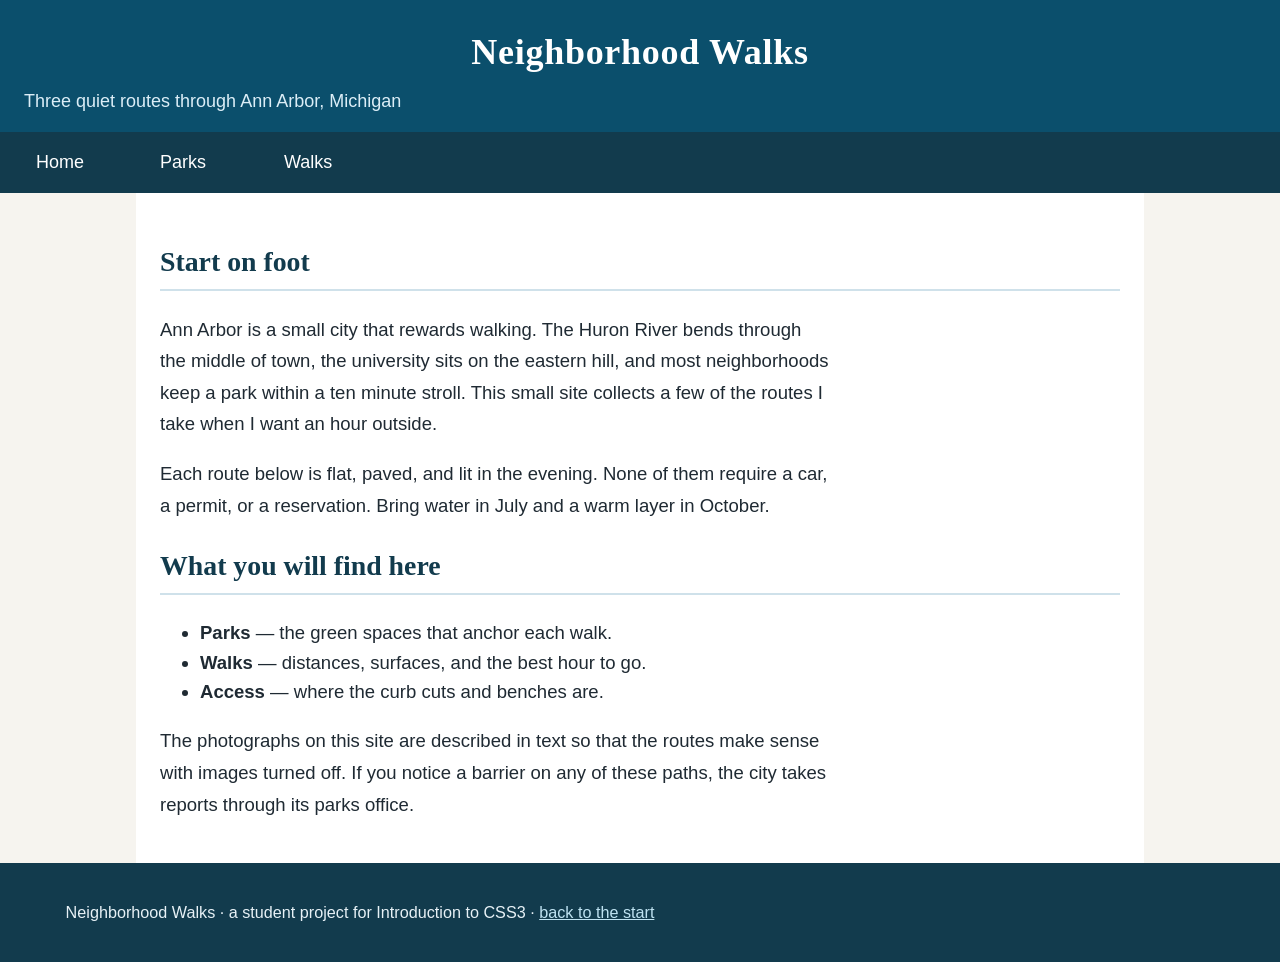
==== index.html @ a6a4b639 "Introduction to CSS3 Homework One: shared stylesheet for three pages" ====
<!DOCTYPE html>
<html lang="en">
<head>
<meta charset="utf-8">
<meta name="viewport" content="width=device-width, initial-scale=1">
<title>Neighborhood Walks | Ann Arbor Trails</title>
<link rel="stylesheet" href="style.css">
</head>
<body>
<header>
  <h1>Neighborhood Walks</h1>
  <p class="tagline">Three quiet routes through Ann Arbor, Michigan</p>
</header>
<nav>
  <ul>
    <li><a href="index.html">Home</a></li>
    <li><a href="parks.html">Parks</a></li>
    <li><a href="walks.html">Walks</a></li>
  </ul>
</nav>
<main>
  <h2>Start on foot</h2>
  <p>Ann Arbor is a small city that rewards walking. The Huron River bends through the middle of town, the
  university sits on the eastern hill, and most neighborhoods keep a park within a ten minute stroll. This
  small site collects a few of the routes I take when I want an hour outside.</p>
  <p>Each route below is flat, paved, and lit in the evening. None of them require a car, a permit, or a
  reservation. Bring water in July and a warm layer in October.</p>
  <h2>What you will find here</h2>
  <ul>
    <li><strong>Parks</strong> &mdash; the green spaces that anchor each walk.</li>
    <li><strong>Walks</strong> &mdash; distances, surfaces, and the best hour to go.</li>
    <li><strong>Access</strong> &mdash; where the curb cuts and benches are.</li>
  </ul>
  <p>The photographs on this site are described in text so that the routes make sense with images turned
  off. If you notice a barrier on any of these paths, the city takes reports through its parks office.</p>
</main>
<footer>
  <p>Neighborhood Walks &middot; a student project for Introduction to CSS3 &middot; <a href="index.html">back to the start</a></p>
</footer>
</body>
</html>
---- style.css ----
/* Neighborhood Walks - single stylesheet shared by all three pages */

body {
  font-family: "Gill Sans", "Gill Sans MT", Calibri, "Trebuchet MS", sans-serif;
  font-size: 112.5%;
  color: #1f2a33;
  background-color: #f6f4ef;
  margin: 0;
  line-height: 1.6;
}

header {
  background-color: #0b4f6c;
  color: #ffffff;
  padding: 1.5rem 1.5rem 1rem;
}

header .tagline {
  color: #dceef7;
  margin: 0.25rem 0 0;
}

nav {
  background-color: #123b4d;
}

nav ul {
  list-style: none;
  margin: 0;
  padding: 0.5rem 1.5rem;
  display: flex;
  flex-wrap: wrap;
  gap: 0.25rem;
}

li {
  display: inline-block;
  width: 7.5rem;
}

nav a {
  display: block;
  padding: 0.5rem 0.75rem;
  color: #ffffff;
  text-decoration: none;
  border-radius: 4px;
}

nav a:hover,
nav a:focus {
  background-color: #0b4f6c;
  text-decoration: underline;
}

main {
  background-color: #ffffff;
  font-size: 103%;
  max-width: 60rem;
  margin: 0 auto;
  padding: 1.5rem;
}

main li {
  display: list-item;
  width: auto;
}

h1 {
  text-align: center;
  font-family: Georgia, "Times New Roman", serif;
  color: #ffffff;
  font-size: 200%;
  letter-spacing: 0.02em;
  margin: 0;
}

h2 {
  font-family: Georgia, "Times New Roman", serif;
  color: #123b4d;
  border-bottom: 2px solid #cfe1ea;
  padding-bottom: 0.25rem;
}

p {
  line-height: 1.7;
  max-width: 42rem;
}

table {
  border-collapse: collapse;
  width: 100%;
  max-width: 40rem;
}

caption {
  text-align: left;
  font-weight: bold;
  padding-bottom: 0.5rem;
}

th,
td {
  border: 1px solid #b9cdd8;
  padding: 0.5rem 0.75rem;
  text-align: left;
}

th {
  background-color: #e7f1f6;
  color: #123b4d;
}

a {
  color: #0b4f6c;
}

a:focus {
  outline: 3px solid #f2a900;
  outline-offset: 2px;
}

footer {
  background-color: #123b4d;
  color: #e7f1f6;
  padding: 1.25rem 1.5rem;
  text-align: center;
  font-size: 90%;
}

footer a {
  color: #bfe3f2;
}
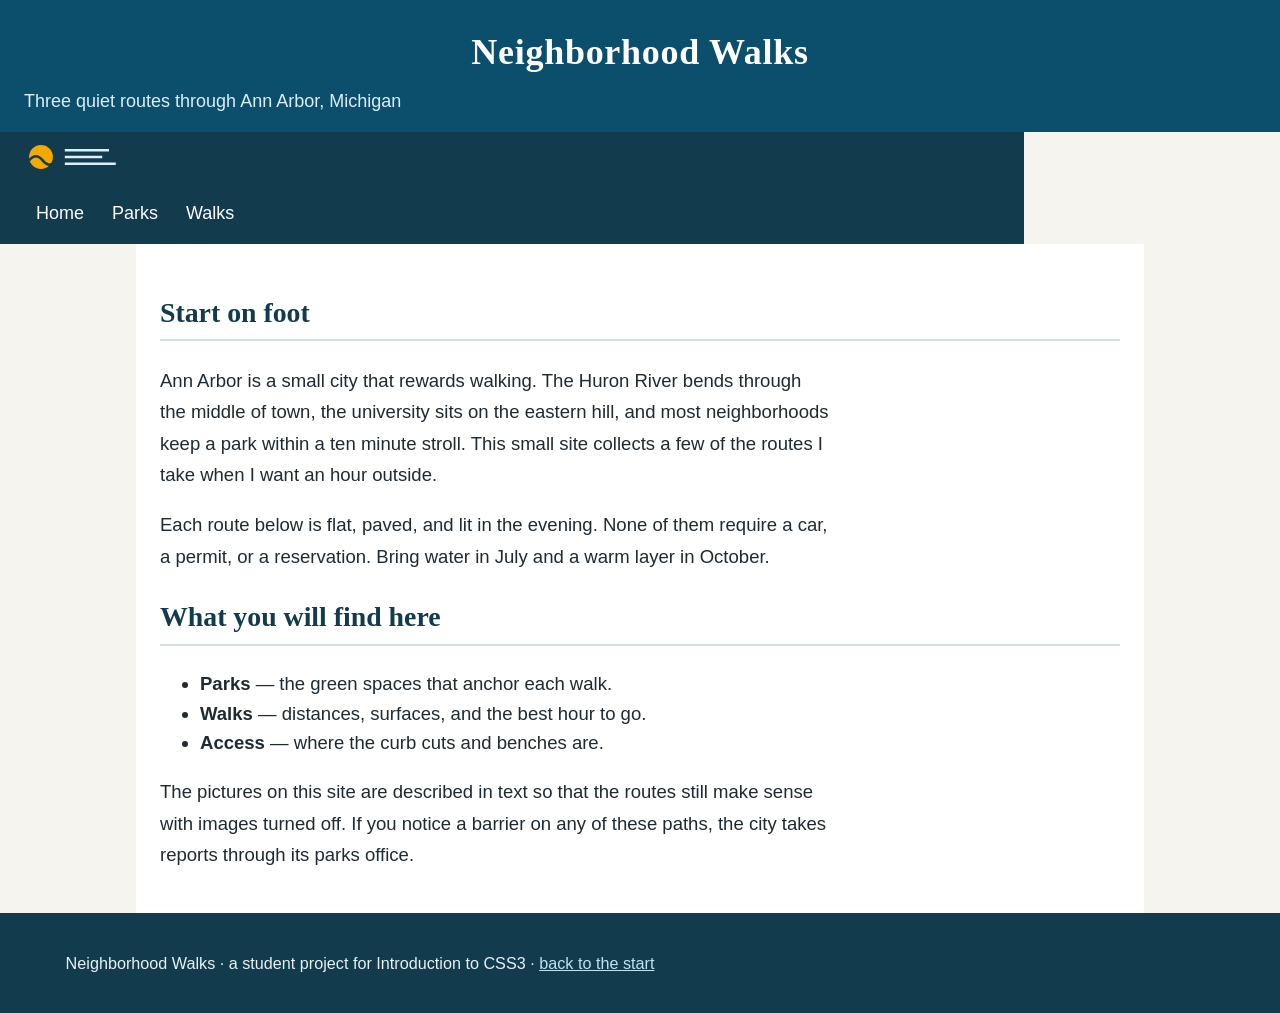
==== commit f1071a35: "Homework two: skip link, nav logo, grid and flex layouts" ====
--- a/index.html
+++ b/index.html
@@ -7,18 +7,20 @@
 <link rel="stylesheet" href="style.css">
 </head>
 <body>
+<a class="skip" href="#main">Skip to Main Content</a>
 <header>
   <h1>Neighborhood Walks</h1>
   <p class="tagline">Three quiet routes through Ann Arbor, Michigan</p>
 </header>
 <nav>
+  <img src="images/logo.svg" alt="Ann Arbor Trails logo">
   <ul>
     <li><a href="index.html">Home</a></li>
     <li><a href="parks.html">Parks</a></li>
     <li><a href="walks.html">Walks</a></li>
   </ul>
 </nav>
-<main>
+<main id="main">
   <h2>Start on foot</h2>
   <p>Ann Arbor is a small city that rewards walking. The Huron River bends through the middle of town, the
   university sits on the eastern hill, and most neighborhoods keep a park within a ten minute stroll. This
@@ -31,7 +33,7 @@
     <li><strong>Walks</strong> &mdash; distances, surfaces, and the best hour to go.</li>
     <li><strong>Access</strong> &mdash; where the curb cuts and benches are.</li>
   </ul>
-  <p>The photographs on this site are described in text so that the routes make sense with images turned
+  <p>The pictures on this site are described in text so that the routes still make sense with images turned
   off. If you notice a barrier on any of these paths, the city takes reports through its parks office.</p>
 </main>
 <footer>
--- a/style.css
+++ b/style.css
@@ -20,8 +20,25 @@
   margin: 0.25rem 0 0;
 }
 
+/* Homework two: the list item styling from homework one is no longer used. */
+/*
+li {
+  display: inline-block;
+  width: 7.5rem;
+}
+*/
+
 nav {
   background-color: #123b4d;
+  display: inline-block;
+  width: 80%;
+  vertical-align: top;
+}
+
+nav img {
+  width: 10%;
+  height: auto;
+  padding: 0.5rem 0 0 1.5rem;
 }
 
 nav ul {
@@ -33,11 +50,6 @@
   gap: 0.25rem;
 }
 
-li {
-  display: inline-block;
-  width: 7.5rem;
-}
-
 nav a {
   display: block;
   padding: 0.5rem 0.75rem;
@@ -63,6 +75,68 @@
 main li {
   display: list-item;
   width: auto;
+}
+
+/* Homework two: skip link, grid, and flex containers */
+.skip {
+  position: absolute;
+  left: -9999px;
+  top: 0;
+  background-color: #ffffff;
+  color: #0b4f6c;
+  padding: 0.75rem 1.25rem;
+  border: 3px solid #f2a900;
+  z-index: 10;
+}
+
+.skip:focus {
+  left: 1rem;
+  top: 1rem;
+}
+
+.grid {
+  display: grid;
+  grid-template-columns: 40% 40%;
+  justify-content: center;
+  align-items: center;
+  row-gap: 1.5rem;
+  column-gap: 5%;
+  margin: 1.5rem 0;
+}
+
+.grid img {
+  width: 100%;
+  height: auto;
+  border-radius: 8px;
+}
+
+.flex {
+  display: flex;
+  flex-wrap: wrap;
+  justify-content: space-between;
+  align-items: stretch;
+  gap: 1.5rem;
+  margin: 1.5rem 0;
+}
+
+.card {
+  flex: 0 1 30%;
+  min-width: 16rem;
+  background-color: #f2f7fa;
+  border-left: 4px solid #0b4f6c;
+  border-radius: 6px;
+  padding: 1rem 1.25rem;
+}
+
+.card h3 {
+  margin-top: 0;
+  font-family: Georgia, "Times New Roman", serif;
+  color: #123b4d;
+}
+
+.card p {
+  max-width: none;
+  margin-bottom: 0;
 }
 
 h1 {
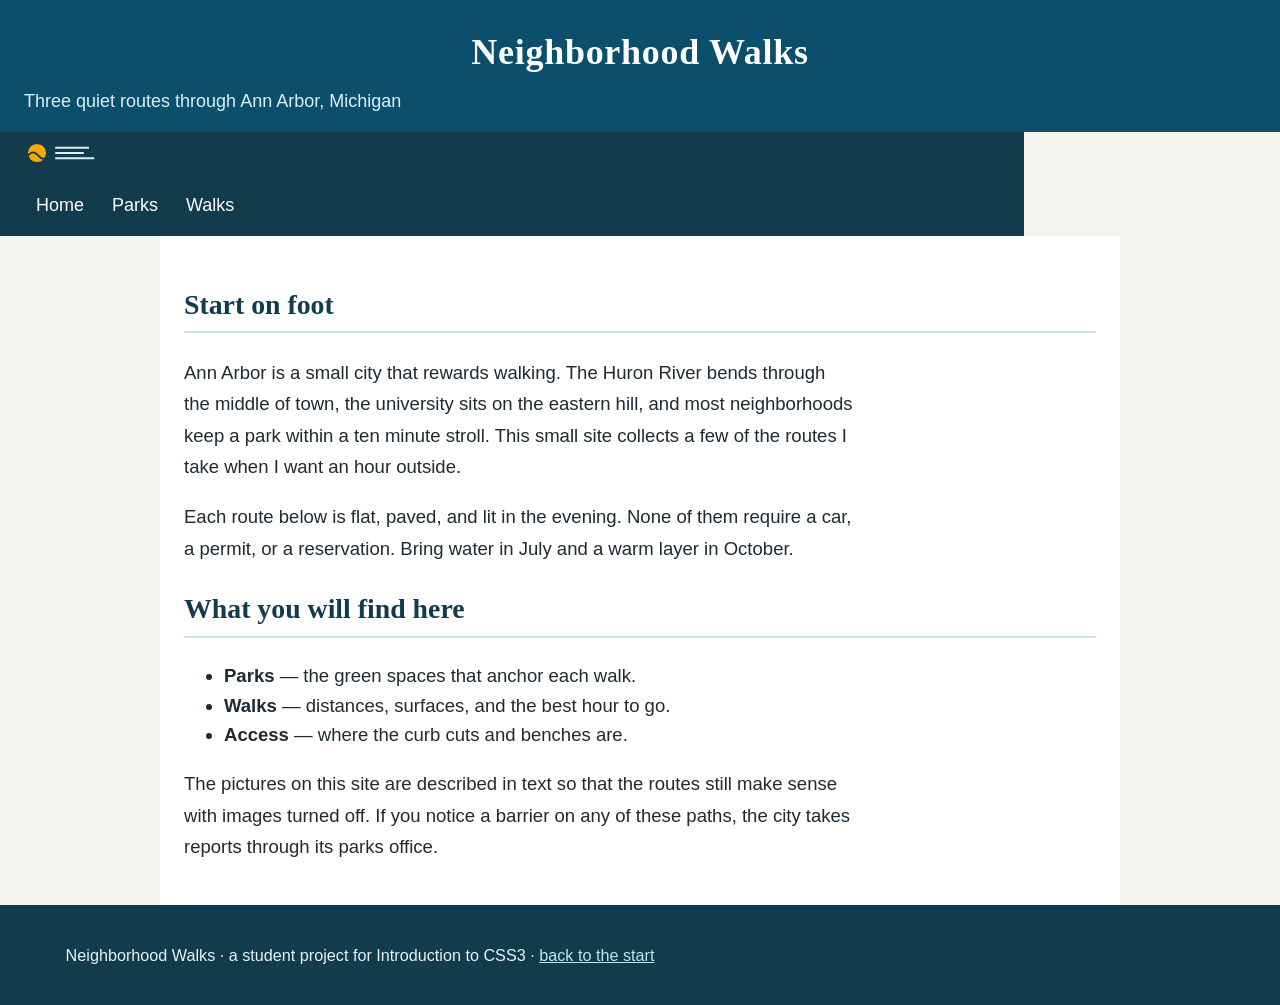
==== commit 5fff73ed: "Cache-bust the stylesheet so peer reviewers see current CSS" ====
--- a/index.html
+++ b/index.html
@@ -4,7 +4,7 @@
 <meta charset="utf-8">
 <meta name="viewport" content="width=device-width, initial-scale=1">
 <title>Neighborhood Walks | Ann Arbor Trails</title>
-<link rel="stylesheet" href="style.css">
+<link rel="stylesheet" href="style.css?v=3">
 </head>
 <body>
 <a class="skip" href="#main">Skip to Main Content</a>
--- a/style.css
+++ b/style.css
@@ -1,4 +1,10 @@
 /* Neighborhood Walks - single stylesheet shared by all three pages */
+
+*,
+*::before,
+*::after {
+  box-sizing: border-box;
+}
 
 body {
   font-family: "Gill Sans", "Gill Sans MT", Calibri, "Trebuchet MS", sans-serif;
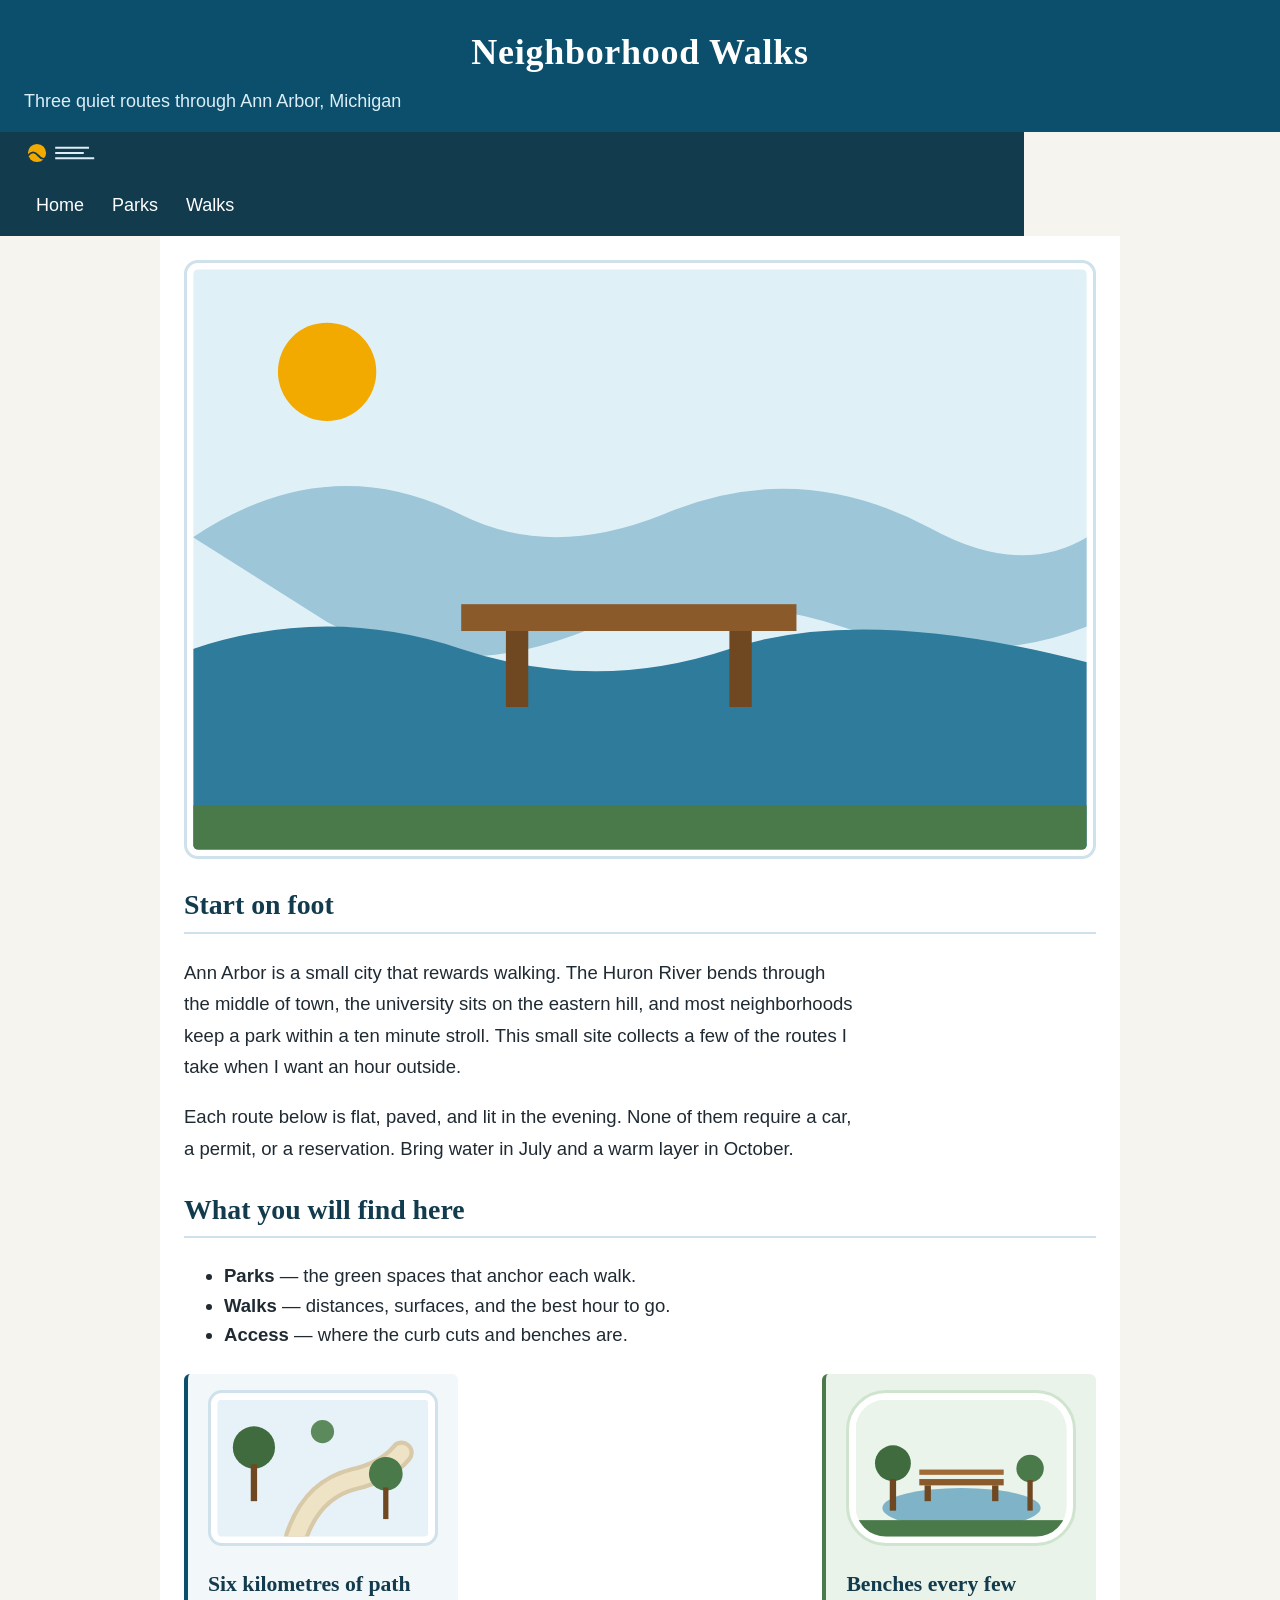
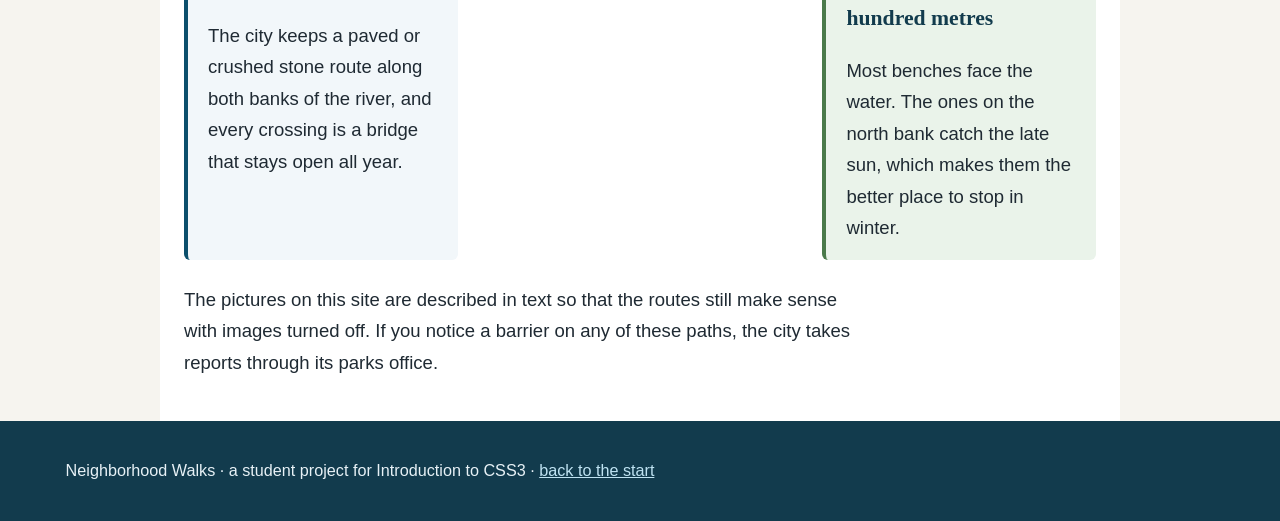
==== commit 1bfa0de3: "Final project version: images with box model, hover transitions, nth-child, skip link on focus" ====
--- a/index.html
+++ b/index.html
@@ -4,7 +4,7 @@
 <meta charset="utf-8">
 <meta name="viewport" content="width=device-width, initial-scale=1">
 <title>Neighborhood Walks | Ann Arbor Trails</title>
-<link rel="stylesheet" href="style.css?v=3">
+<link rel="stylesheet" href="style.css?v=4">
 </head>
 <body>
 <a class="skip" href="#main">Skip to Main Content</a>
@@ -21,6 +21,7 @@
   </ul>
 </nav>
 <main id="main">
+  <img class="hero" src="images/hero.svg" alt="The Huron River with a wooden footbridge and low hills">
   <h2>Start on foot</h2>
   <p>Ann Arbor is a small city that rewards walking. The Huron River bends through the middle of town, the
   university sits on the eastern hill, and most neighborhoods keep a park within a ten minute stroll. This
@@ -33,6 +34,20 @@
     <li><strong>Walks</strong> &mdash; distances, surfaces, and the best hour to go.</li>
     <li><strong>Access</strong> &mdash; where the curb cuts and benches are.</li>
   </ul>
+  <div class="flex">
+    <div class="card">
+      <img src="images/trail.svg" alt="A gravel path curving between trees">
+      <h3>Six kilometres of path</h3>
+      <p>The city keeps a paved or crushed stone route along both banks of the river, and every crossing
+      is a bridge that stays open all year.</p>
+    </div>
+    <div class="card">
+      <img src="images/bench.svg" alt="A wooden bench facing a pond">
+      <h3>Benches every few hundred metres</h3>
+      <p>Most benches face the water. The ones on the north bank catch the late sun, which makes them the
+      better place to stop in winter.</p>
+    </div>
+  </div>
   <p>The pictures on this site are described in text so that the routes still make sense with images turned
   off. If you notice a barrier on any of these paths, the city takes reports through its parks office.</p>
 </main>
--- a/style.css
+++ b/style.css
@@ -1,4 +1,4 @@
-/* Neighborhood Walks - single stylesheet shared by all three pages */
+/* Neighborhood Walks - single stylesheet shared by the three pages */
 
 *,
 *::before,
@@ -15,6 +15,25 @@
   line-height: 1.6;
 }
 
+/* Skip link: hidden off screen until it receives focus (final project) */
+.skip {
+  position: absolute;
+  top: -6rem;
+  left: 1rem;
+  z-index: 20;
+  background-color: #ffffff;
+  color: #0b4f6c;
+  padding: 0.75rem 1.25rem;
+  border: 3px solid #f2a900;
+  border-radius: 6px;
+  text-decoration: none;
+  transition: top 220ms ease-out;
+}
+
+.skip:focus {
+  top: 1rem;
+}
+
 header {
   background-color: #0b4f6c;
   color: #ffffff;
@@ -25,14 +44,6 @@
   color: #dceef7;
   margin: 0.25rem 0 0;
 }
-
-/* Homework two: the list item styling from homework one is no longer used. */
-/*
-li {
-  display: inline-block;
-  width: 7.5rem;
-}
-*/
 
 nav {
   background-color: #123b4d;
@@ -45,6 +56,8 @@
   width: 10%;
   height: auto;
   padding: 0.5rem 0 0 1.5rem;
+  border: 0;
+  background-color: transparent;
 }
 
 nav ul {
@@ -53,8 +66,17 @@
   padding: 0.5rem 1.5rem;
   display: flex;
   flex-wrap: wrap;
+  justify-content: flex-start;
   gap: 0.25rem;
 }
+
+/* Homework one styled every list item; that rule is kept here only as a
+   reference because the navigation now uses flex instead.
+li {
+  display: inline-block;
+  width: 7.5rem;
+}
+*/
 
 nav a {
   display: block;
@@ -62,12 +84,14 @@
   color: #ffffff;
   text-decoration: none;
   border-radius: 4px;
+  transition: background-color 200ms ease, transform 200ms ease;
 }
 
 nav a:hover,
 nav a:focus {
   background-color: #0b4f6c;
   text-decoration: underline;
+  transform: translateY(-2px);
 }
 
 main {
@@ -83,23 +107,89 @@
   width: auto;
 }
 
-/* Homework two: skip link, grid, and flex containers */
-.skip {
-  position: absolute;
-  left: -9999px;
-  top: 0;
+h1 {
+  text-align: center;
+  font-family: Georgia, "Times New Roman", serif;
+  color: #ffffff;
+  font-size: 200%;
+  letter-spacing: 0.02em;
+  margin: 0;
+}
+
+h2 {
+  font-family: Georgia, "Times New Roman", serif;
+  color: #123b4d;
+  border-bottom: 2px solid #cfe1ea;
+  padding-bottom: 0.25rem;
+}
+
+h3 {
+  font-family: Georgia, "Times New Roman", serif;
+  color: #123b4d;
+  margin: 0 0 0.5rem;
+}
+
+p {
+  line-height: 1.7;
+  max-width: 42rem;
+}
+
+/* Every image uses the box model: border, padding, and rounded corners */
+img {
+  border: 3px solid #cfe1ea;
+  padding: 0.4rem;
+  border-radius: 14px;
   background-color: #ffffff;
+  max-width: 100%;
+  height: auto;
+  transition: transform 260ms cubic-bezier(0.34, 1.56, 0.64, 1), border-color 260ms ease;
+}
+
+main img:hover {
+  transform: scale(1.02) rotate(-0.4deg);
+  border-color: #f2a900;
+}
+
+.hero {
+  display: block;
+  width: 100%;
+  margin-bottom: 1.5rem;
+}
+
+table {
+  border-collapse: collapse;
+  width: 100%;
+  max-width: 40rem;
+}
+
+caption {
+  text-align: left;
+  font-weight: bold;
+  padding-bottom: 0.5rem;
+}
+
+th,
+td {
+  border: 1px solid #b9cdd8;
+  padding: 0.5rem 0.75rem;
+  text-align: left;
+}
+
+th {
+  background-color: #e7f1f6;
+  color: #123b4d;
+}
+
+a {
   color: #0b4f6c;
-  padding: 0.75rem 1.25rem;
-  border: 3px solid #f2a900;
-  z-index: 10;
-}
-
-.skip:focus {
-  left: 1rem;
-  top: 1rem;
-}
-
+}
+
+a:focus {
+  outline: 3px solid #f2a900;
+  outline-offset: 2px;
+}
+
+/* Two column grid for the parks page */
 .grid {
   display: grid;
   grid-template-columns: 40% 40%;
@@ -112,10 +202,9 @@
 
 .grid img {
   width: 100%;
-  height: auto;
-  border-radius: 8px;
-}
-
+}
+
+/* Flex row of cards for the walks page */
 .flex {
   display: flex;
   flex-wrap: wrap;
@@ -132,12 +221,17 @@
   border-left: 4px solid #0b4f6c;
   border-radius: 6px;
   padding: 1rem 1.25rem;
-}
-
-.card h3 {
-  margin-top: 0;
-  font-family: Georgia, "Times New Roman", serif;
-  color: #123b4d;
+  transition: transform 260ms cubic-bezier(0.34, 1.56, 0.64, 1), box-shadow 260ms ease, background-color 260ms ease;
+}
+
+.card:hover {
+  transform: translateY(-6px);
+  box-shadow: 0 14px 26px rgba(11, 79, 108, 0.18);
+}
+
+.card img {
+  width: 100%;
+  margin-bottom: 0.75rem;
 }
 
 .card p {
@@ -145,58 +239,15 @@
   margin-bottom: 0;
 }
 
-h1 {
-  text-align: center;
-  font-family: Georgia, "Times New Roman", serif;
-  color: #ffffff;
-  font-size: 200%;
-  letter-spacing: 0.02em;
-  margin: 0;
-}
-
-h2 {
-  font-family: Georgia, "Times New Roman", serif;
-  color: #123b4d;
-  border-bottom: 2px solid #cfe1ea;
-  padding-bottom: 0.25rem;
-}
-
-p {
-  line-height: 1.7;
-  max-width: 42rem;
-}
-
-table {
-  border-collapse: collapse;
-  width: 100%;
-  max-width: 40rem;
-}
-
-caption {
-  text-align: left;
-  font-weight: bold;
-  padding-bottom: 0.5rem;
-}
-
-th,
-td {
-  border: 1px solid #b9cdd8;
-  padding: 0.5rem 0.75rem;
-  text-align: left;
-}
-
-th {
-  background-color: #e7f1f6;
-  color: #123b4d;
-}
-
-a {
-  color: #0b4f6c;
-}
-
-a:focus {
-  outline: 3px solid #f2a900;
-  outline-offset: 2px;
+/* nth-child gives every other card a different look */
+.flex .card:nth-child(even) {
+  background-color: #eaf3ea;
+  border-left-color: #4a7a4a;
+}
+
+.flex .card:nth-child(even) img {
+  border-radius: 40px;
+  border-color: #cfe4cf;
 }
 
 footer {
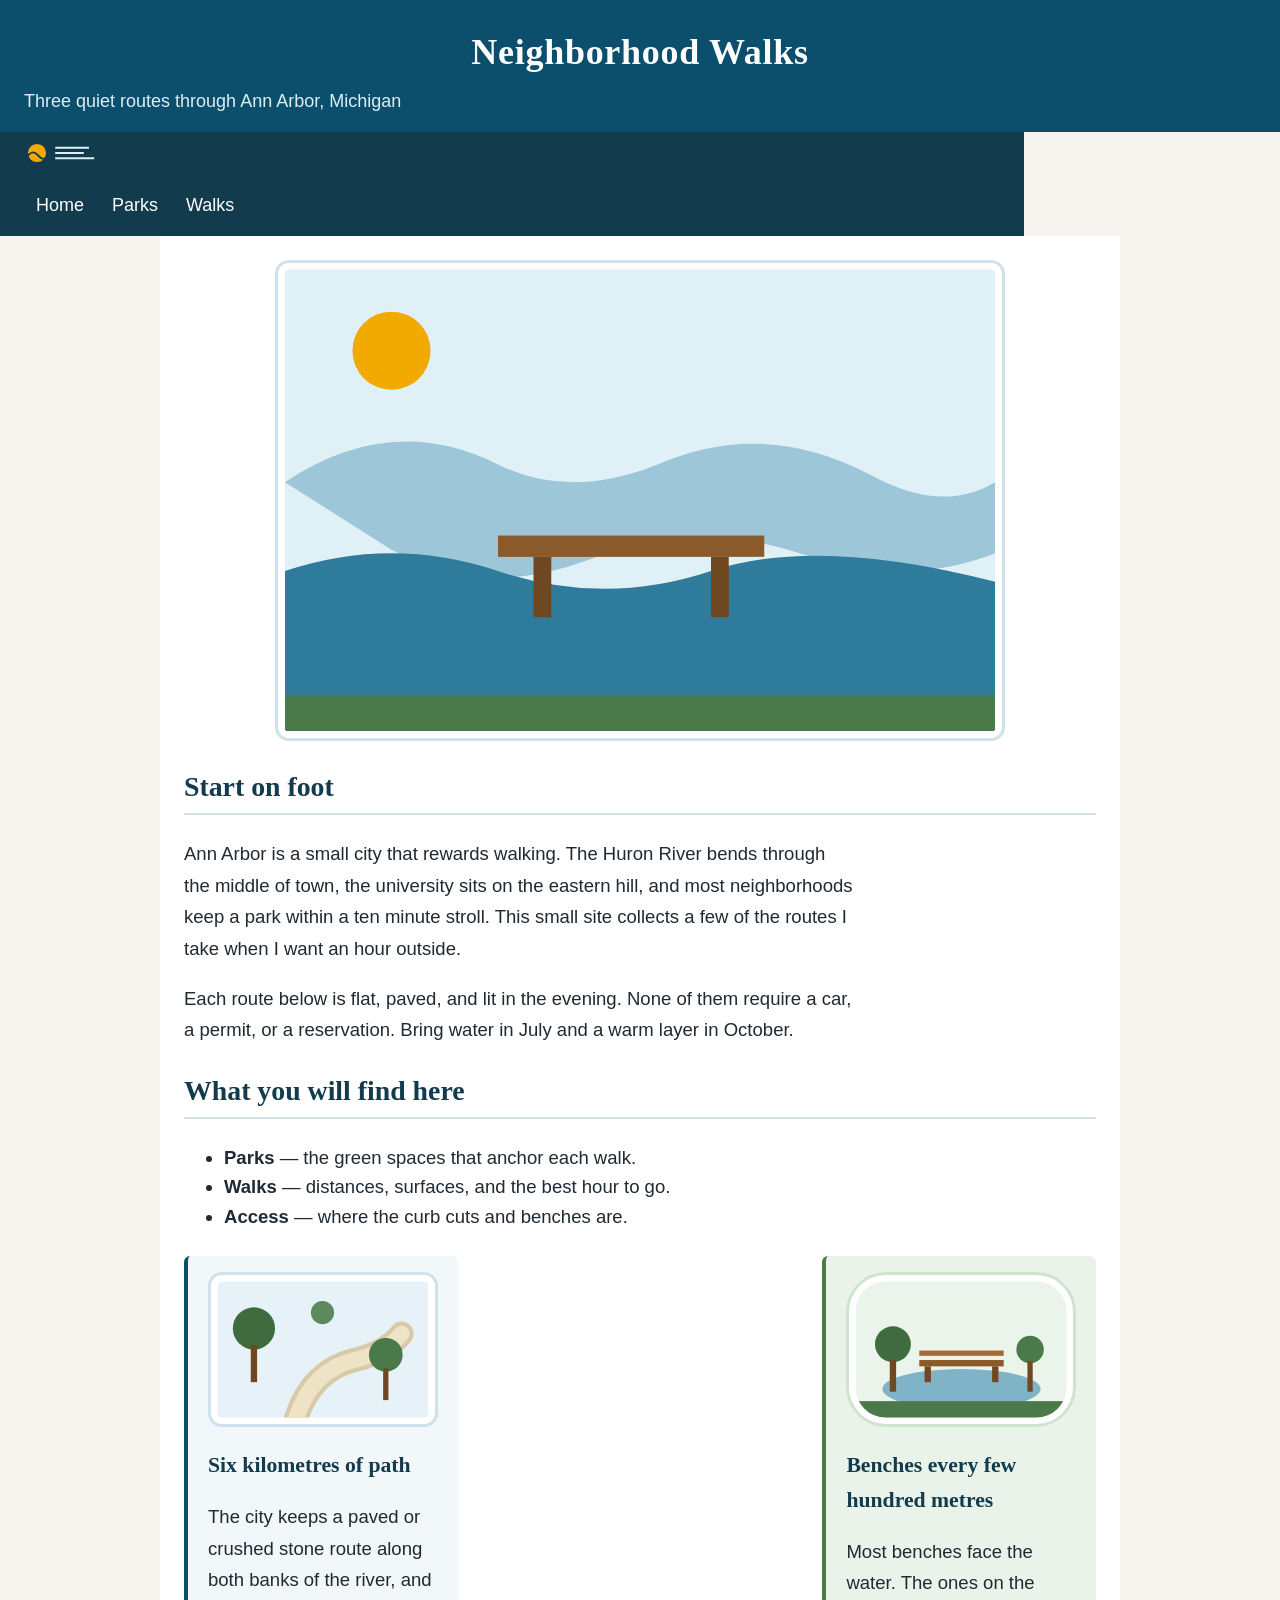
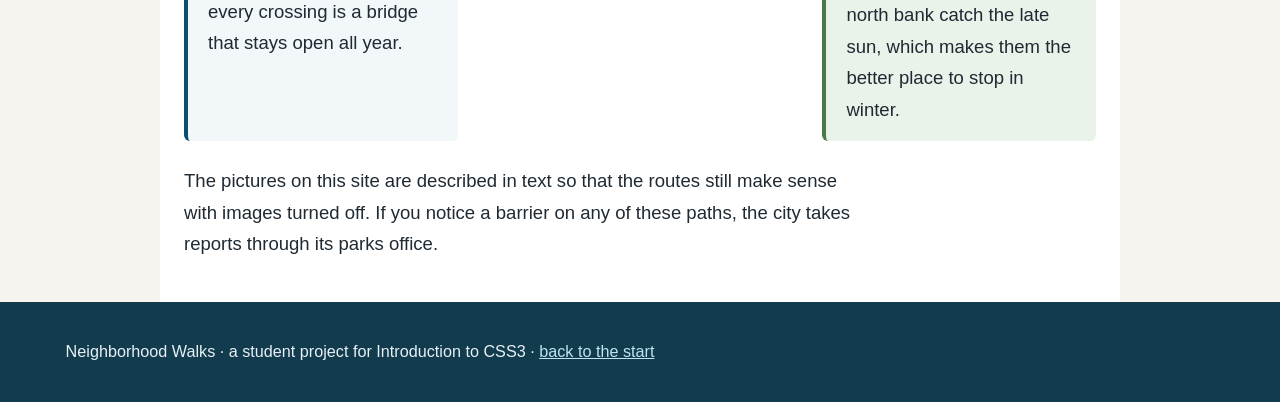
==== commit c20c086e: "Bump stylesheet version after the hero tweak" ====
--- a/index.html
+++ b/index.html
@@ -4,7 +4,7 @@
 <meta charset="utf-8">
 <meta name="viewport" content="width=device-width, initial-scale=1">
 <title>Neighborhood Walks | Ann Arbor Trails</title>
-<link rel="stylesheet" href="style.css?v=4">
+<link rel="stylesheet" href="style.css?v=5">
 </head>
 <body>
 <a class="skip" href="#main">Skip to Main Content</a>
--- a/style.css
+++ b/style.css
@@ -152,8 +152,8 @@
 
 .hero {
   display: block;
-  width: 100%;
-  margin-bottom: 1.5rem;
+  width: 80%;
+  margin: 0 auto 1.5rem;
 }
 
 table {
